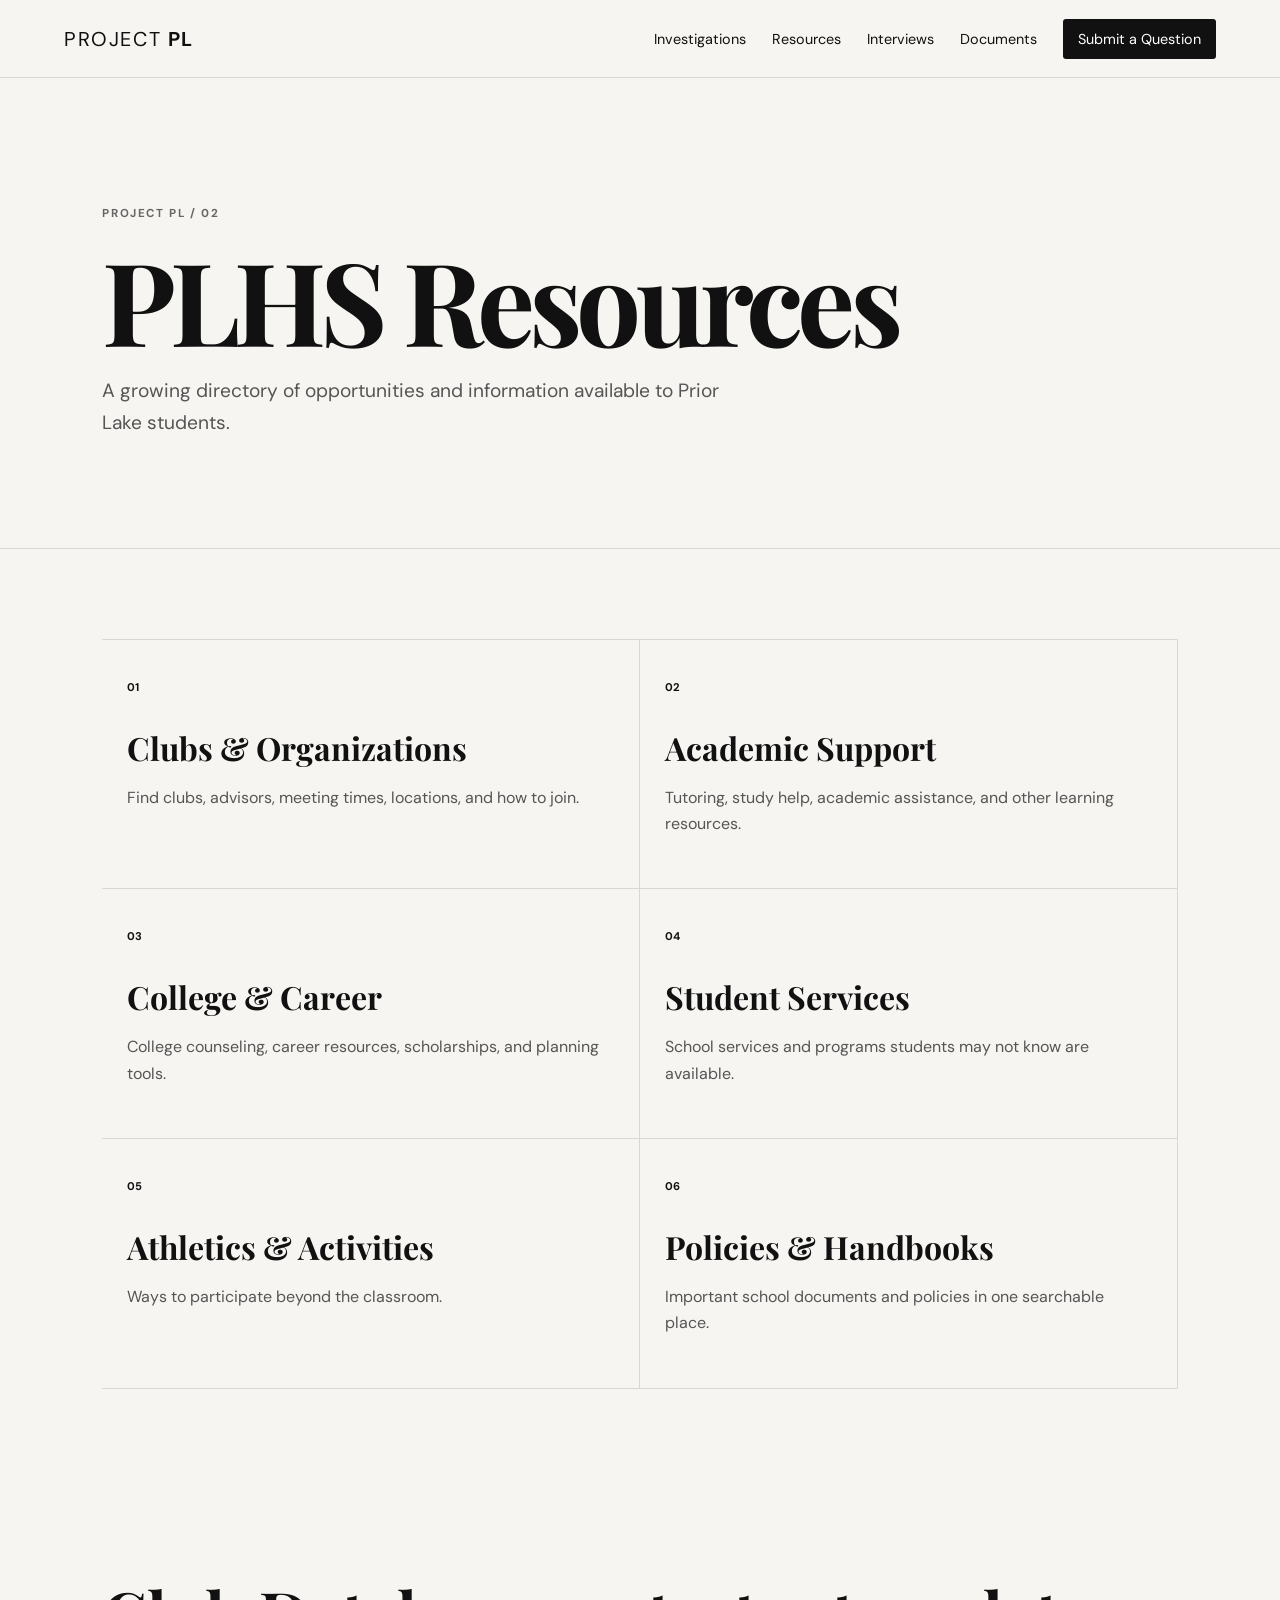
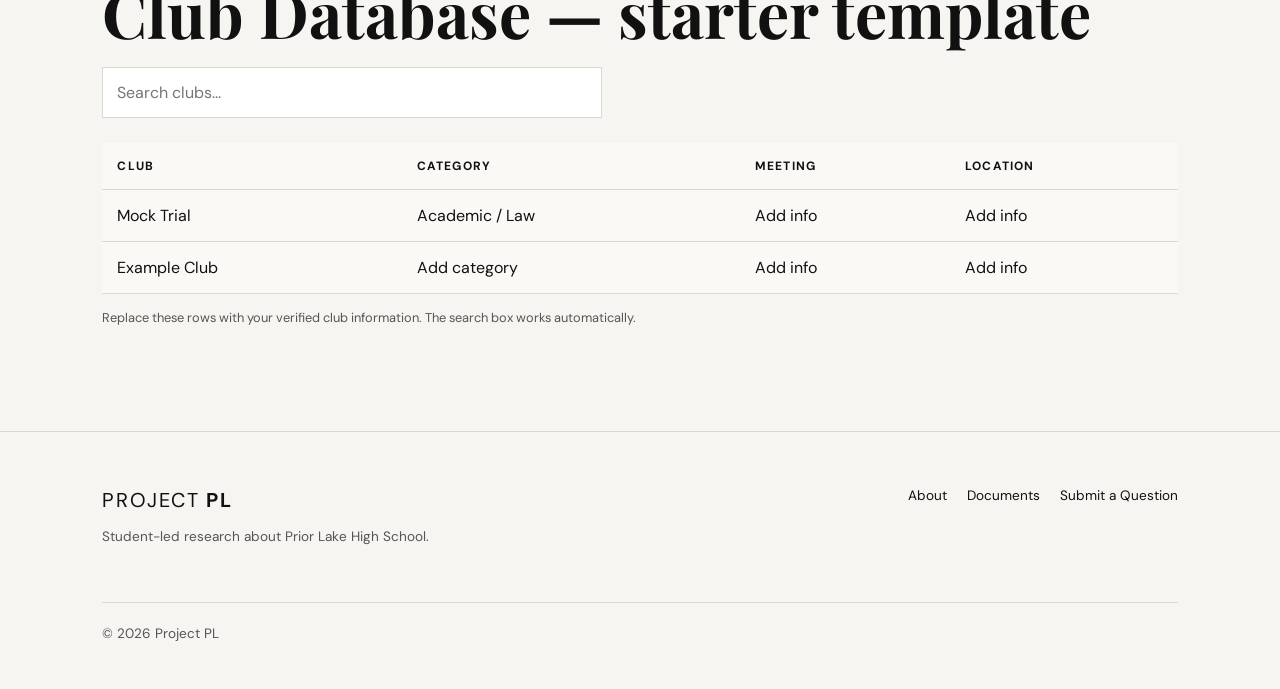
==== resources.html @ 9fba8a4d "Add files via upload" ====
<!DOCTYPE html>
<html lang="en"><head><meta charset="UTF-8"><meta name="viewport" content="width=device-width,initial-scale=1.0"><title>Resources | Project PL</title><link rel="stylesheet" href="style.css"></head>
<body>
<header class="site-header"><a class="brand" href="index.html"><span>PROJECT</span> PL</a><button class="menu-toggle">☰</button><nav><a href="investigations.html">Investigations</a><a href="resources.html">Resources</a><a href="interviews.html">Interviews</a><a href="documents.html">Documents</a><a class="nav-button" href="question.html">Submit a Question</a></nav></header>
<main>
<section class="page-hero"><span class="eyebrow">PROJECT PL / 02</span><h1>PLHS Resources</h1><p>A growing directory of opportunities and information available to Prior Lake students.</p></section>
<section class="section"><div class="resource-grid">
<a class="resource" href="#"><span>01</span><h3>Clubs & Organizations</h3><p>Find clubs, advisors, meeting times, locations, and how to join.</p></a>
<a class="resource" href="#"><span>02</span><h3>Academic Support</h3><p>Tutoring, study help, academic assistance, and other learning resources.</p></a>
<a class="resource" href="#"><span>03</span><h3>College & Career</h3><p>College counseling, career resources, scholarships, and planning tools.</p></a>
<a class="resource" href="#"><span>04</span><h3>Student Services</h3><p>School services and programs students may not know are available.</p></a>
<a class="resource" href="#"><span>05</span><h3>Athletics & Activities</h3><p>Ways to participate beyond the classroom.</p></a>
<a class="resource" href="#"><span>06</span><h3>Policies & Handbooks</h3><p>Important school documents and policies in one searchable place.</p></a>
</div></section>
<section class="section"><div class="table-wrap"><h2>Club Database — starter template</h2><input id="clubSearch" class="search" placeholder="Search clubs..."><table id="clubTable"><thead><tr><th>Club</th><th>Category</th><th>Meeting</th><th>Location</th></tr></thead><tbody>
<tr><td>Mock Trial</td><td>Academic / Law</td><td>Add info</td><td>Add info</td></tr><tr><td>Example Club</td><td>Add category</td><td>Add info</td><td>Add info</td></tr>
</tbody></table><p class="small">Replace these rows with your verified club information. The search box works automatically.</p></div></section>
</main><footer><div><a class="brand" href="index.html"><span>PROJECT</span> PL</a><p>Student-led research about Prior Lake High School.</p></div><div class="footer-links"><a href="about.html">About</a><a href="documents.html">Documents</a><a href="question.html">Submit a Question</a></div><p class="copyright">© 2026 Project PL</p></footer><script src="script.js"></script></body></html>
---- style.css ----
@import url('https://fonts.googleapis.com/css2?family=DM+Sans:wght@400;500;600;700&family=Playfair+Display:ital,wght@0,600;0,700;1,600;1,700&display=swap');
:root{--ink:#111;--paper:#f6f5f1;--muted:#6c6a64;--line:#d9d7d0;--accent:#d9ff45}
*{box-sizing:border-box}html{scroll-behavior:smooth}body{margin:0;background:var(--paper);color:var(--ink);font-family:'DM Sans',Arial,sans-serif}a{color:inherit;text-decoration:none}p{line-height:1.65;color:#555}.site-header{height:78px;padding:0 5vw;border-bottom:1px solid var(--line);display:flex;align-items:center;justify-content:space-between;background:rgba(246,245,241,.95);position:sticky;top:0;z-index:5;backdrop-filter:blur(10px)}.brand{font-weight:700;font-size:1.25rem;letter-spacing:.08em}.brand span{font-weight:400}.site-header nav{display:flex;gap:26px;align-items:center;font-size:.9rem}.site-header nav a:hover,.footer-links a:hover{text-decoration:underline}.nav-button{background:var(--ink);color:white;padding:11px 15px!important;border-radius:3px}.menu-toggle{display:none;background:none;border:0;font-size:1.5rem}.hero{padding:10vw 8vw 9vw;min-height:690px;display:flex;flex-direction:column;justify-content:center;background:radial-gradient(circle at 80% 20%,#e7e4da 0,transparent 35%)}.eyebrow{font-size:.72rem;font-weight:700;letter-spacing:.14em;color:#666;display:block}.hero h1,.page-hero h1{font-family:'Playfair Display',Georgia,serif;font-size:clamp(4rem,10vw,8.7rem);line-height:.88;letter-spacing:-.05em;margin:28px 0}.hero h1 em{font-weight:600}.hero-copy{max-width:620px;font-size:1.15rem;margin:0 0 30px}.hero-actions{display:flex;gap:12px;flex-wrap:wrap}.button{display:inline-block;padding:15px 20px;border:1px solid var(--ink);font-weight:600;font-size:.9rem;border-radius:3px}.button.dark{background:var(--ink);color:white}.button.light{background:transparent}.section{padding:90px 8vw}.section-heading{display:flex;justify-content:space-between;align-items:end;margin-bottom:40px}.section-heading h2,.split h2,.question-box h2,.table-wrap h2,.prose h2{font-family:'Playfair Display',Georgia,serif;font-size:clamp(2.2rem,5vw,4rem);line-height:1;margin:12px 0}.section-heading>a{font-weight:600}.cards{display:grid;grid-template-columns:repeat(3,1fr);gap:18px}.card{border:1px solid var(--line);padding:30px;min-height:300px;background:#faf9f5;display:flex;flex-direction:column}.card.feature-card{background:var(--accent);border-color:var(--accent)}.card-number{font-family:'Playfair Display',serif;font-size:2rem;margin-bottom:20px}.tag,.doc-type{font-size:.68rem;letter-spacing:.12em;font-weight:700}.card h3{font-family:'Playfair Display',serif;font-size:2rem;margin:18px 0 8px;line-height:1.05}.card p{margin-top:0}.card a{margin-top:auto;font-weight:700}.dark-section{background:var(--ink);color:white;padding:90px 8vw}.dark-section p{color:#bbb}.split{display:grid;grid-template-columns:1fr 1fr;gap:10vw}.split h2{font-size:clamp(3rem,6vw,5rem)}.method-list{margin-top:40px}.method-list div{display:flex;gap:25px;border-top:1px solid #333;padding:22px 0}.method-list b{font-size:.75rem}.method-list strong{color:white}.question-box{border-top:1px solid var(--line);padding-top:60px;max-width:850px}.question-box p{max-width:600px}.page-hero{padding:10vw 8vw 7vw;border-bottom:1px solid var(--line)}.page-hero h1{font-size:clamp(4rem,9vw,8rem);margin-bottom:25px}.page-hero p{font-size:1.2rem;max-width:650px}.resource-grid{display:grid;grid-template-columns:repeat(2,1fr);border-top:1px solid var(--line)}.resource{padding:35px 25px;border-bottom:1px solid var(--line);border-right:1px solid var(--line);transition:.2s}.resource:hover{background:var(--accent)}.resource span{font-size:.7rem;font-weight:700}.resource h3{font-family:'Playfair Display',serif;font-size:2rem;margin:30px 0 5px}.table-wrap{overflow:auto}.search{width:100%;max-width:500px;padding:14px;border:1px solid var(--line);background:white;margin:10px 0 25px;font:inherit}table{width:100%;border-collapse:collapse;background:#faf9f5;min-width:600px}th,td{text-align:left;padding:15px;border-bottom:1px solid var(--line)}th{font-size:.75rem;text-transform:uppercase;letter-spacing:.1em}.small{font-size:.8rem}.empty-state{text-align:center;max-width:700px;margin:auto;padding:70px 20px;border:1px solid var(--line)}.big-number{font-size:5rem;font-family:'Playfair Display',serif}.empty-state h2{font-family:'Playfair Display',serif;font-size:3rem}.document-list{border-top:1px solid var(--line)}.document{padding:35px 0;border-bottom:1px solid var(--line)}.document h3{font-family:'Playfair Display',serif;font-size:2.2rem;margin:12px 0 5px}.document a{font-weight:700}.form-card{max-width:760px}.form-card label{display:block;font-weight:700;margin-bottom:25px}.optional{font-weight:400;color:#888}.form-card input,.form-card textarea{display:block;width:100%;margin-top:8px;padding:15px;border:1px solid var(--line);background:white;font:inherit}.form-card textarea{min-height:180px;resize:vertical}.form-message{font-weight:600}.prose{max-width:800px}.prose h2{margin-top:0;margin-bottom:15px}.prose p{font-size:1.1rem;margin-bottom:55px}footer{padding:55px 8vw 30px;border-top:1px solid var(--line);display:grid;grid-template-columns:1fr 1fr;gap:30px}footer p{font-size:.85rem}.footer-links{display:flex;gap:20px;justify-content:flex-end;font-size:.85rem}.copyright{grid-column:1/-1;border-top:1px solid var(--line);padding-top:20px!important;margin-top:10px}@media(max-width:800px){.site-header{height:68px}.menu-toggle{display:block}.site-header nav{display:none;position:absolute;top:68px;left:0;right:0;background:var(--paper);padding:20px;flex-direction:column;align-items:stretch;border-bottom:1px solid var(--line)}.site-header nav.open{display:flex}.nav-button{text-align:center}.hero{min-height:600px;padding:100px 7vw}.hero h1{font-size:4rem}.section,.dark-section{padding:65px 7vw}.cards,.split,.resource-grid{grid-template-columns:1fr}.section-heading{display:block}.section-heading>a{display:block;margin-top:20px}.card{min-height:270px}.page-hero{padding:80px 7vw 55px}.page-hero h1{font-size:4.5rem}footer{grid-template-columns:1fr}.footer-links{justify-content:flex-start;flex-wrap:wrap}.copyright{grid-column:1}}
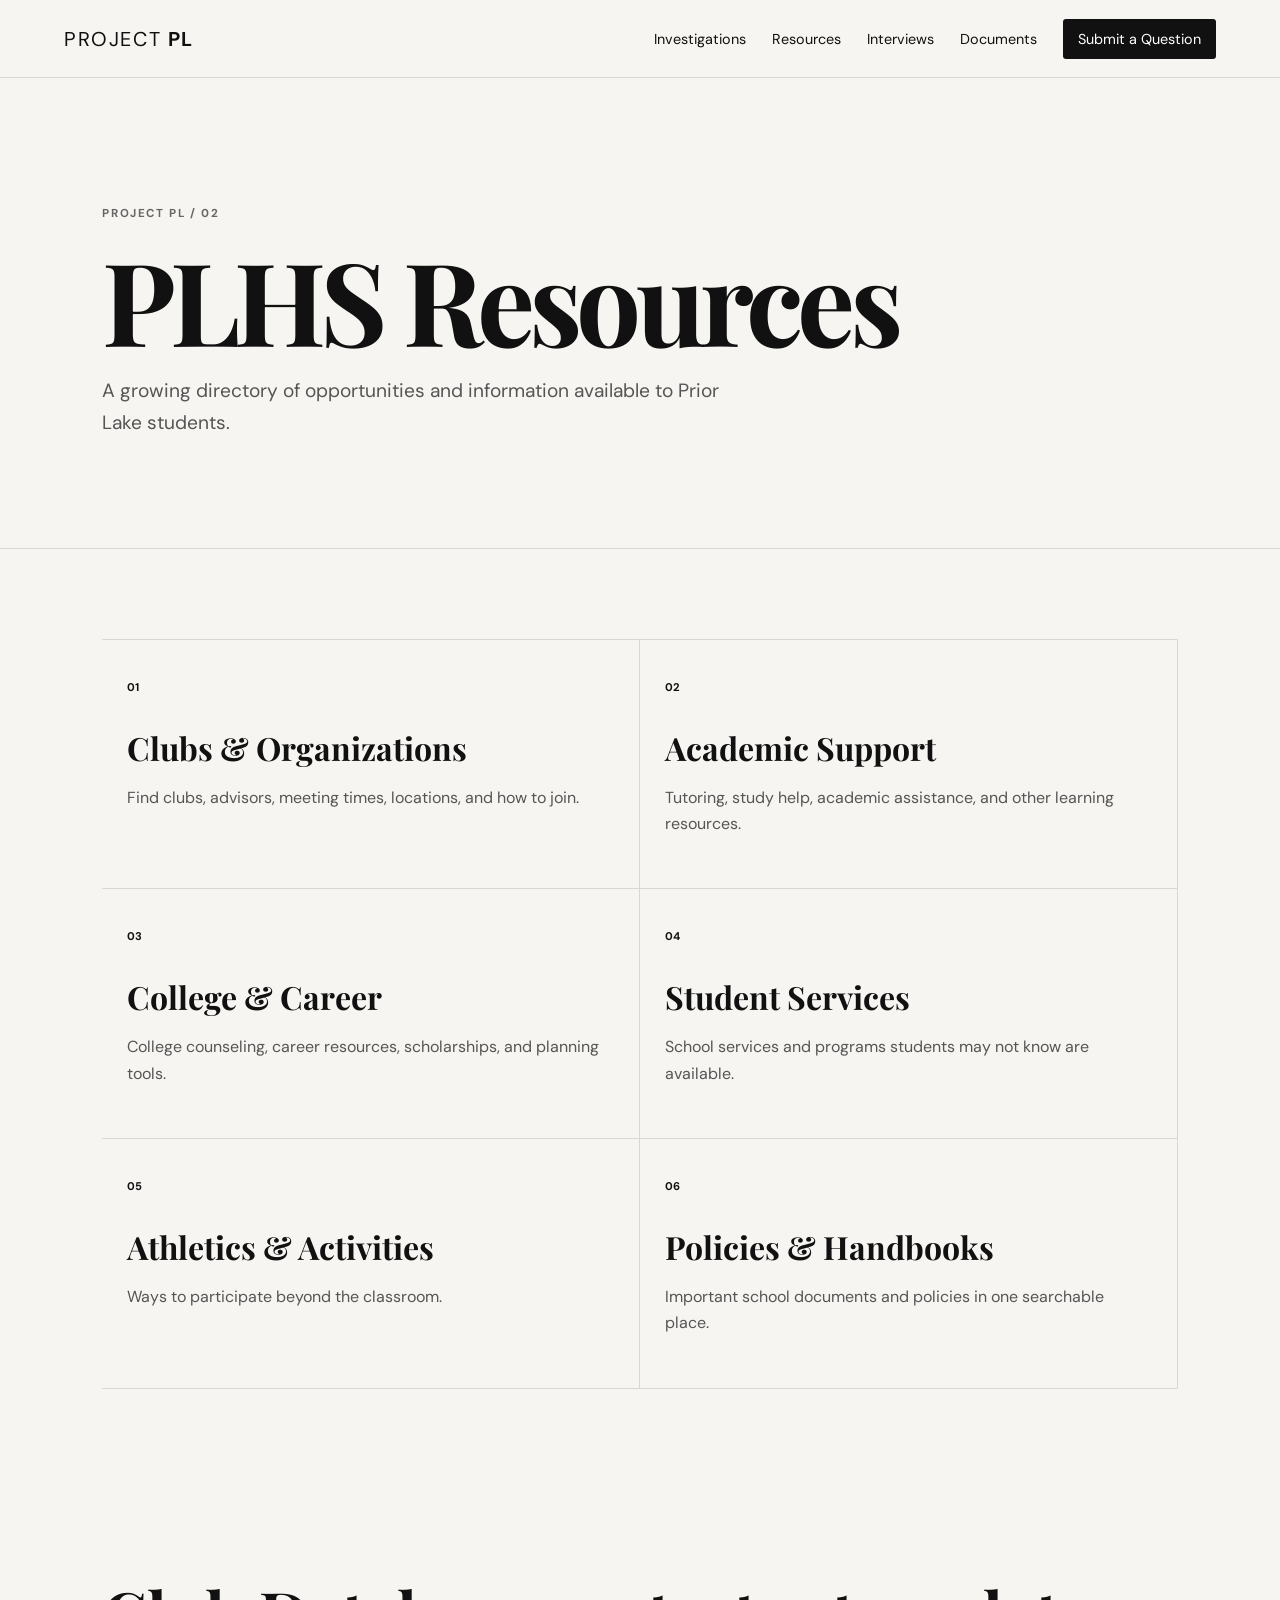
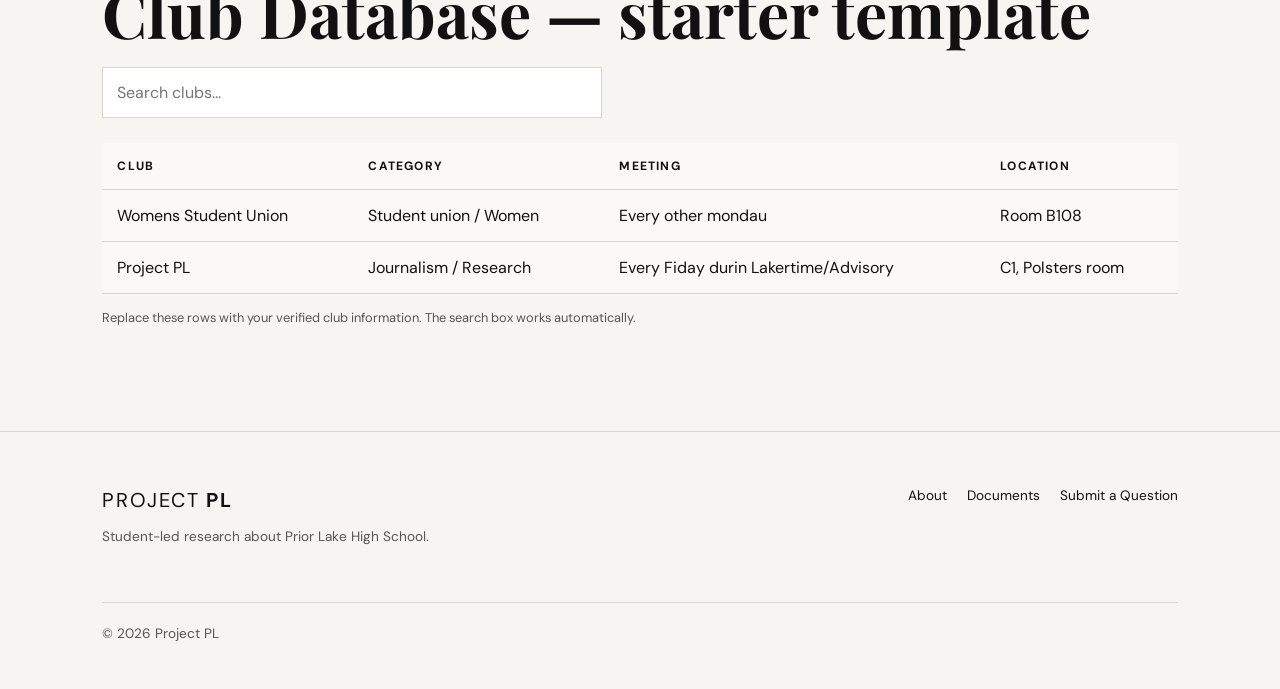
==== commit 8bdea798: "Update club database with new entries and corrections Corrected club information and added new entri" ====
--- a/resources.html
+++ b/resources.html
@@ -13,6 +13,6 @@
 <a class="resource" href="#"><span>06</span><h3>Policies & Handbooks</h3><p>Important school documents and policies in one searchable place.</p></a>
 </div></section>
 <section class="section"><div class="table-wrap"><h2>Club Database — starter template</h2><input id="clubSearch" class="search" placeholder="Search clubs..."><table id="clubTable"><thead><tr><th>Club</th><th>Category</th><th>Meeting</th><th>Location</th></tr></thead><tbody>
-<tr><td>Mock Trial</td><td>Academic / Law</td><td>Add info</td><td>Add info</td></tr><tr><td>Example Club</td><td>Add category</td><td>Add info</td><td>Add info</td></tr>
+<tr><td>Womens Student Union</td></td><td>Student union / Women</td><td>Every other mondau</td><td>Room B108 </td></tr><tr><td>Project PL</td><td>Journalism / Research</td><td>Every Fiday durin Lakertime/Advisory</td><td>C1, Polsters room</td></tr>
 </tbody></table><p class="small">Replace these rows with your verified club information. The search box works automatically.</p></div></section>
-</main><footer><div><a class="brand" href="index.html"><span>PROJECT</span> PL</a><p>Student-led research about Prior Lake High School.</p></div><div class="footer-links"><a href="about.html">About</a><a href="documents.html">Documents</a><a href="question.html">Submit a Question</a></div><p class="copyright">© 2026 Project PL</p></footer><script src="script.js"></script></body></html>+</main><footer><div><a class="brand" href="index.html"><span>PROJECT</span> PL</a><p>Student-led research about Prior Lake High School.</p></div><div class="footer-links"><a href="about.html">About</a><a href="documents.html">Documents</a><a href="question.html">Submit a Question</a></div><p class="copyright">© 2026 Project PL</p></footer><script src="script.js"></script></body></html>
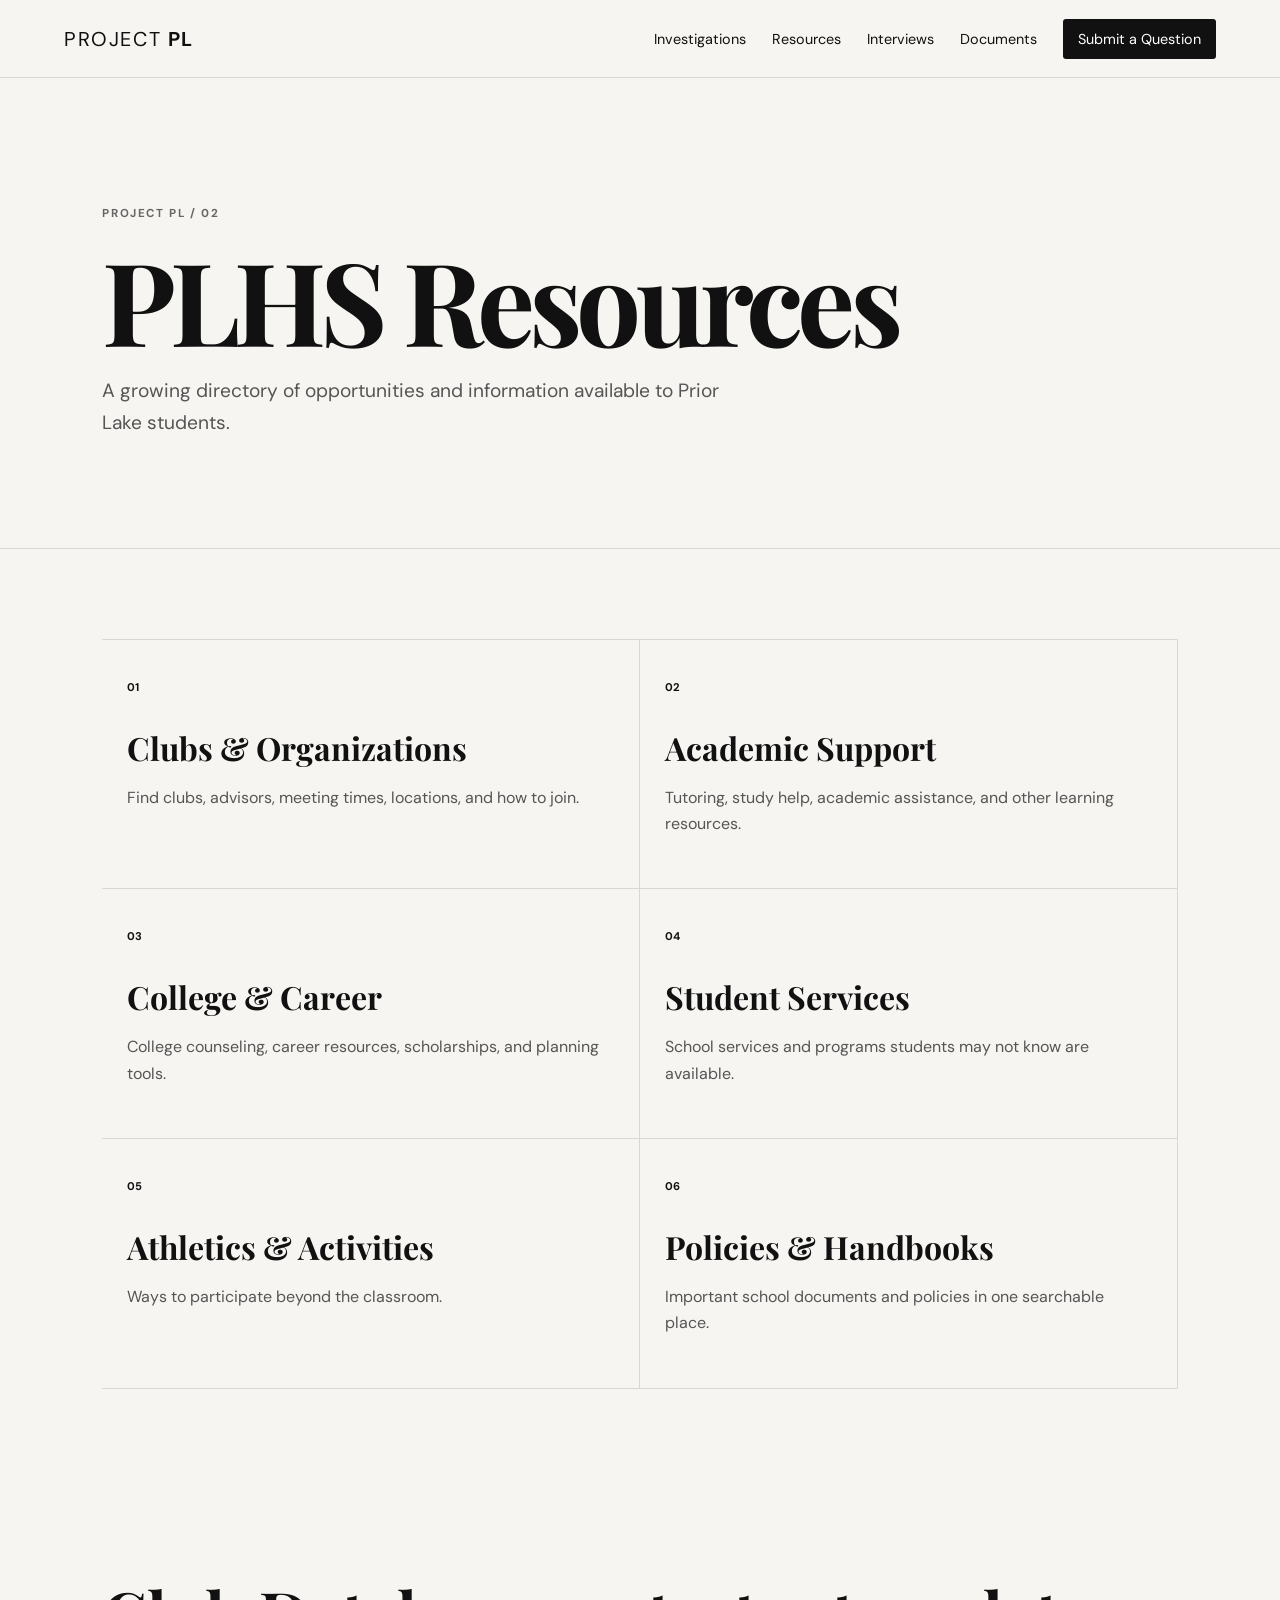
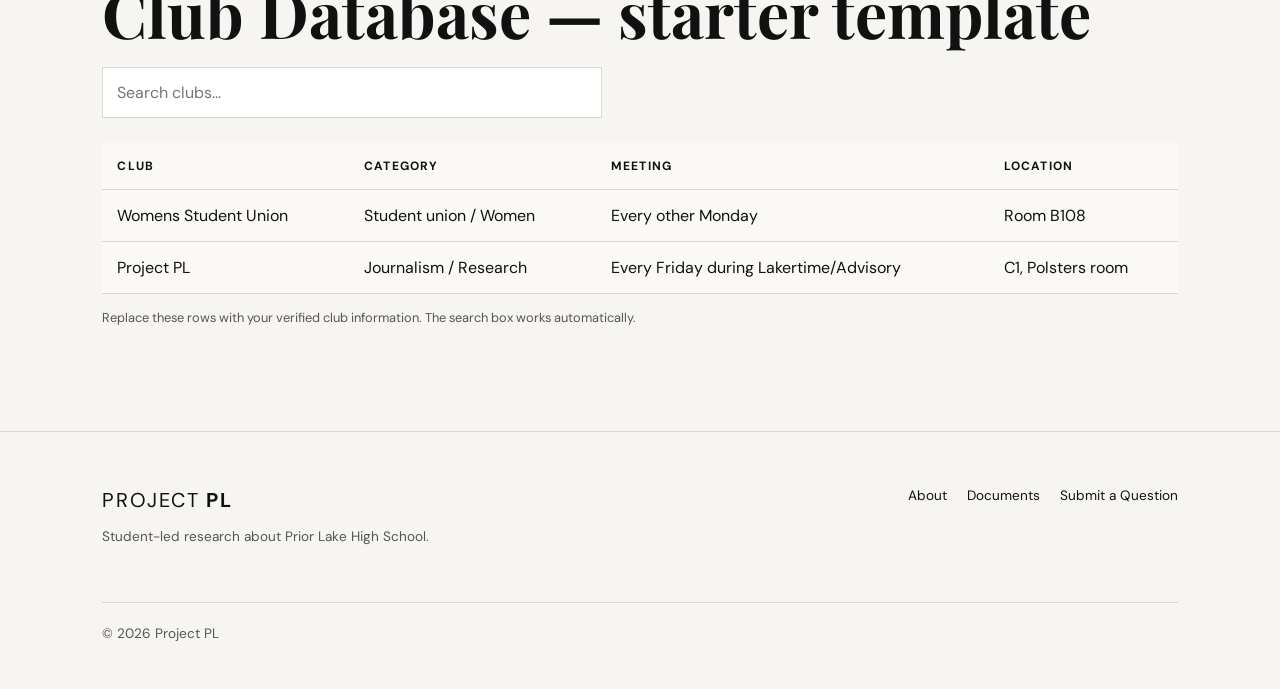
==== commit 221355ba: "Fix typos in club meeting details" ====
--- a/resources.html
+++ b/resources.html
@@ -13,6 +13,6 @@
 <a class="resource" href="#"><span>06</span><h3>Policies & Handbooks</h3><p>Important school documents and policies in one searchable place.</p></a>
 </div></section>
 <section class="section"><div class="table-wrap"><h2>Club Database — starter template</h2><input id="clubSearch" class="search" placeholder="Search clubs..."><table id="clubTable"><thead><tr><th>Club</th><th>Category</th><th>Meeting</th><th>Location</th></tr></thead><tbody>
-<tr><td>Womens Student Union</td></td><td>Student union / Women</td><td>Every other mondau</td><td>Room B108 </td></tr><tr><td>Project PL</td><td>Journalism / Research</td><td>Every Fiday durin Lakertime/Advisory</td><td>C1, Polsters room</td></tr>
+<tr><td>Womens Student Union</td></td><td>Student union / Women</td><td>Every other Monday</td><td>Room B108 </td></tr><tr><td>Project PL</td><td>Journalism / Research</td><td>Every Friday during Lakertime/Advisory</td><td>C1, Polsters room</td>
 </tbody></table><p class="small">Replace these rows with your verified club information. The search box works automatically.</p></div></section>
 </main><footer><div><a class="brand" href="index.html"><span>PROJECT</span> PL</a><p>Student-led research about Prior Lake High School.</p></div><div class="footer-links"><a href="about.html">About</a><a href="documents.html">Documents</a><a href="question.html">Submit a Question</a></div><p class="copyright">© 2026 Project PL</p></footer><script src="script.js"></script></body></html>
